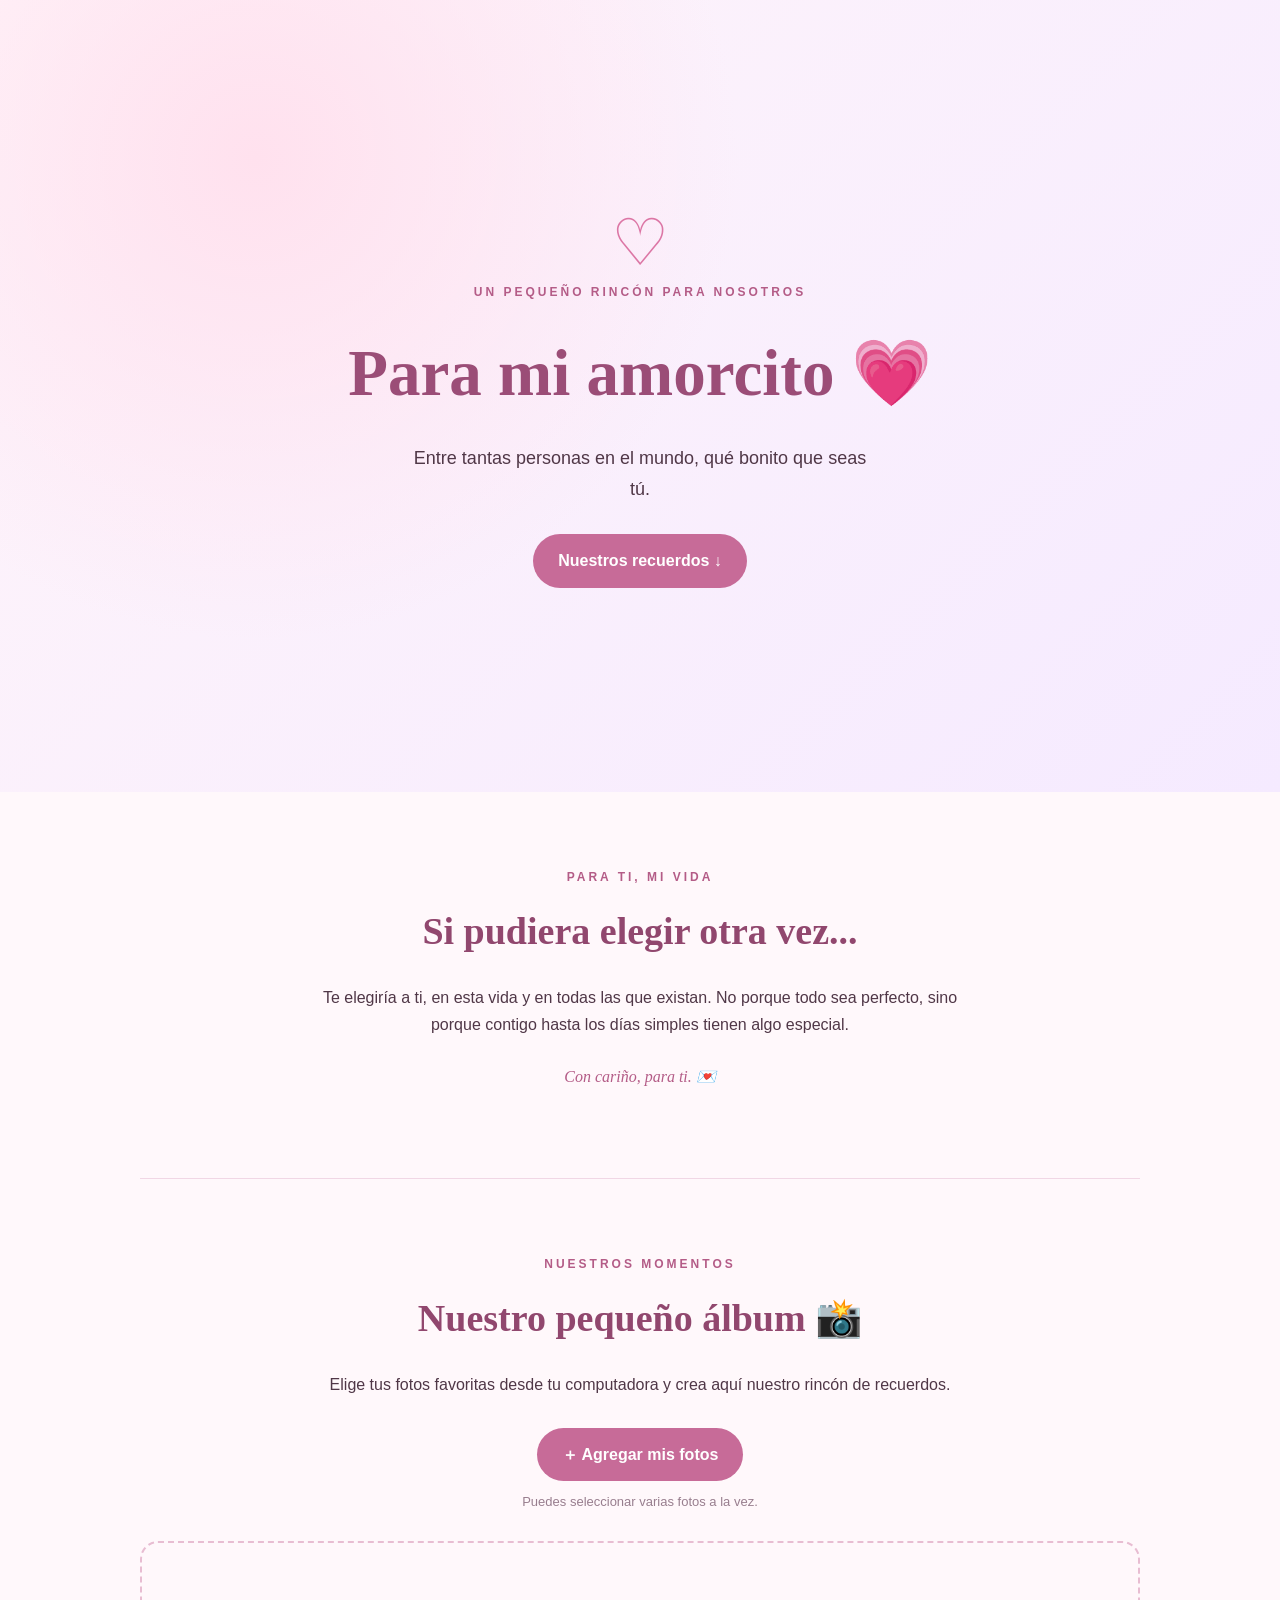
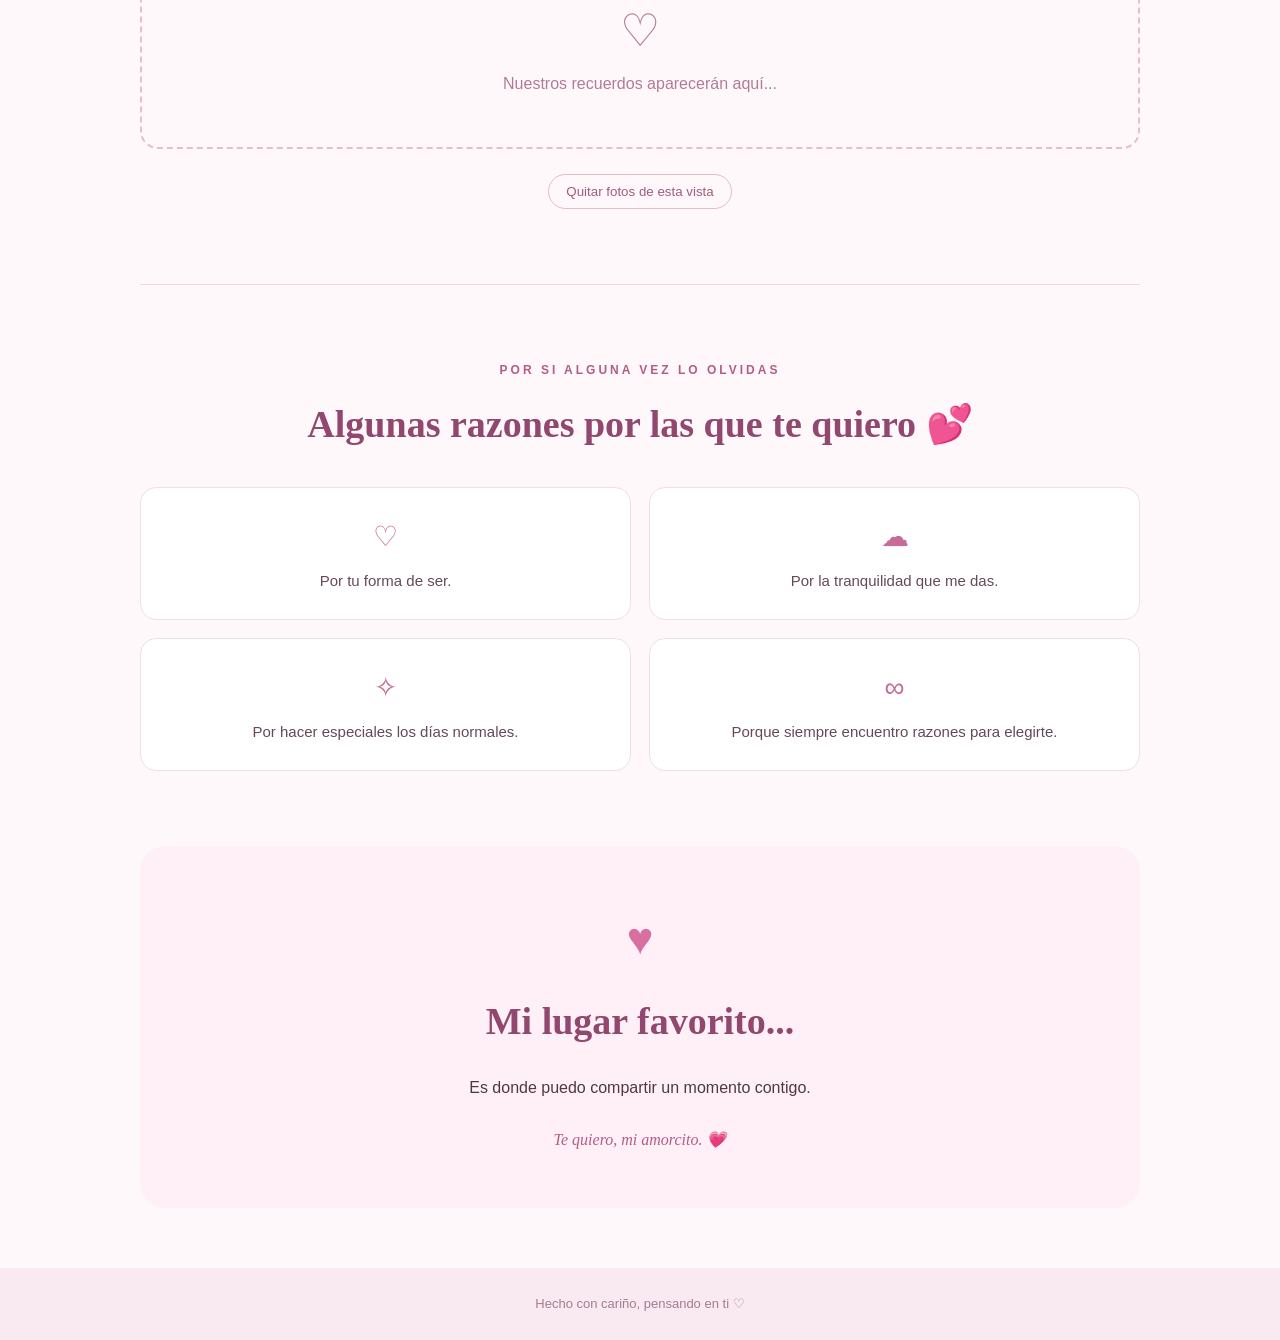
==== sorpresa 2/sorpresa 2.html @ 3896c91b "Add files via upload" ====
<!DOCTYPE html>
<html lang="es">
<head>
  <meta charset="UTF-8">
  <meta name="viewport" content="width=device-width, initial-scale=1.0">
  <title>Para mi amorcito 💗</title>
  <link rel="stylesheet" href="s2.css">
</head>
<body>

  <header class="hero">
    <div class="heart">♡</div>
    <p class="subtitle">Un pequeño rincón para nosotros</p>
    <h1>Para mi amorcito 💗</h1>
    <p class="intro">
      Entre tantas personas en el mundo,
      qué bonito que seas tú.
    </p>
    <a href="#album" class="btn">Nuestros recuerdos ↓</a>
  </header>

  <main>
    <section class="message">
      <p class="tag">PARA TI, MI VIDA</p>
      <h2>Si pudiera elegir otra vez...</h2>
      <p>
        Te elegiría a ti, en esta vida y en todas las que existan.
        No porque todo sea perfecto, sino porque contigo hasta
        los días simples tienen algo especial.
      </p>
      <p class="signature">Con cariño, para ti. 💌</p>
    </section>

    <section id="album" class="album">
      <p class="tag">NUESTROS MOMENTOS</p>
      <h2>Nuestro pequeño álbum 📸</h2>
      <p class="description">
        Elige tus fotos favoritas desde tu computadora y crea
        aquí nuestro rincón de recuerdos.
      </p>

      <label for="photoInput" class="btn upload">
        ＋ Agregar mis fotos
      </label>
      <input
        type="file"
        id="photoInput"
        accept="image/*"
        multiple
        hidden
      >

      <p class="hint">Puedes seleccionar varias fotos a la vez.</p>

      <div id="gallery" class="gallery">
        <div class="empty">
          <span>♡</span>
          <p>Nuestros recuerdos aparecerán aquí...</p>
        </div>
      </div>

      <button id="clearPhotos" class="clear-btn" type="button">
        Quitar fotos de esta vista
      </button>
    </section>

    <section class="reasons">
      <p class="tag">POR SI ALGUNA VEZ LO OLVIDAS</p>
      <h2>Algunas razones por las que te quiero 💕</h2>

      <div class="reason-grid">
        <article>♡<p>Por tu forma de ser.</p></article>
        <article>☁<p>Por la tranquilidad que me das.</p></article>
        <article>✧<p>Por hacer especiales los días normales.</p></article>
        <article>∞<p>Porque siempre encuentro razones para elegirte.</p></article>
      </div>
    </section>

    <section class="final-note">
      <div class="big-heart">♥</div>
      <h2>Mi lugar favorito...</h2>
      <p>Es donde puedo compartir un momento contigo.</p>
      <p class="signature">Te quiero, mi amorcito. 💗</p>
    </section>
  </main>

  <footer>
    Hecho con cariño, pensando en ti ♡
  </footer>

  <script>
    const photoInput = document.getElementById("photoInput");
    const gallery = document.getElementById("gallery");
    const clearPhotos = document.getElementById("clearPhotos");

    photoInput.addEventListener("change", function () {
      const files = Array.from(this.files);

      if (files.length === 0) return;

      const emptyMessage = gallery.querySelector(".empty");
      if (emptyMessage) emptyMessage.remove();

      files.forEach(function (file) {
        if (!file.type.startsWith("image/")) return;

        const card = document.createElement("div");
        card.className = "photo-card";

        const img = document.createElement("img");
        img.alt = "Nuestro recuerdo";
        img.src = URL.createObjectURL(file);

        const caption = document.createElement("p");
        caption.textContent = "Un recuerdo contigo ♡";

        card.appendChild(img);
        card.appendChild(caption);
        gallery.appendChild(card);
      });

      // Permite volver a elegir el mismo archivo.
      this.value = "";
    });

    clearPhotos.addEventListener("click", function () {
      gallery.innerHTML = `
        <div class="empty">
          <span>♡</span>
          <p>Nuestros recuerdos aparecerán aquí...</p>
        </div>
      `;
    });
  </script>

</body>
</html>
---- sorpresa 2/s2.css ----
* {
  box-sizing: border-box;
  margin: 0;
  padding: 0;
}

html {
  scroll-behavior: smooth;
}

body {
  font-family: "Segoe UI", Arial, sans-serif;
  background: #fff8fb;
  color: #503747;
  line-height: 1.7;
}

.hero {
  min-height: 88vh;
  padding: 70px 20px;
  display: flex;
  flex-direction: column;
  justify-content: center;
  align-items: center;
  text-align: center;
  background:
    radial-gradient(circle at 20% 20%, #ffe1ee, transparent 40%),
    linear-gradient(135deg, #fff5fa, #f5eaff);
}

.heart {
  font-size: 65px;
  color: #dc76a5;
  line-height: 1.2;
  animation: pulse 2s infinite;
}

.subtitle,
.tag {
  color: #b45c87;
  letter-spacing: 3px;
  font-size: 12px;
  font-weight: 700;
  text-transform: uppercase;
}

.hero h1 {
  font-family: Georgia, serif;
  font-size: clamp(36px, 7vw, 65px);
  color: #9b4d77;
  margin: 15px 0;
}

.intro {
  max-width: 460px;
  font-size: 18px;
  margin-bottom: 30px;
}

.btn {
  display: inline-block;
  background: #c76b98;
  color: white;
  border: none;
  border-radius: 30px;
  padding: 13px 25px;
  font: inherit;
  font-weight: 600;
  text-decoration: none;
  cursor: pointer;
  transition: 0.25s;
}

.btn:hover {
  background: #a94f7c;
  transform: translateY(-2px);
}

main {
  width: min(1000px, 92%);
  margin: auto;
}

.message,
.album,
.reasons,
.final-note {
  padding: 75px 0;
  text-align: center;
}

h2 {
  color: #91476e;
  font-family: Georgia, serif;
  font-size: clamp(27px, 4vw, 38px);
  margin: 12px 0 20px;
}

.message > p:not(.tag),
.description {
  max-width: 650px;
  margin: 12px auto;
}

.signature {
  color: #b45c87;
  font-family: Georgia, serif;
  font-style: italic;
  margin-top: 25px !important;
}

.album {
  border-top: 1px solid #f1d7e5;
  border-bottom: 1px solid #f1d7e5;
}

.upload {
  margin-top: 18px;
}

.hint {
  color: #987e8e;
  font-size: 13px;
  margin: 10px 0 28px;
}

.gallery {
  display: grid;
  grid-template-columns: repeat(auto-fit, minmax(220px, 1fr));
  gap: 22px;
  margin-top: 25px;
}

.empty {
  grid-column: 1 / -1;
  padding: 50px 15px;
  border: 2px dashed #e8bdd2;
  border-radius: 18px;
  color: #b17b98;
}

.empty span {
  font-size: 45px;
}

.photo-card {
  background: white;
  padding: 10px 10px 5px;
  border-radius: 12px;
  box-shadow: 0 6px 22px #8c456b16;
  transform: rotate(-1deg);
  transition: 0.25s;
  overflow: hidden;
}

.photo-card:nth-child(even) {
  transform: rotate(1deg);
}

.photo-card:hover,
.photo-card:nth-child(even):hover {
  transform: translateY(-5px) rotate(0);
  box-shadow: 0 12px 28px #8c456b25;
}

.photo-card img {
  width: 100%;
  height: 260px;
  object-fit: cover;
  display: block;
  border-radius: 7px;
}

.photo-card p {
  padding: 12px 5px;
  font-family: Georgia, serif;
  color: #a65d81;
}

.clear-btn {
  margin-top: 25px;
  padding: 9px 17px;
  border: 1px solid #e7b8ce;
  border-radius: 20px;
  color: #a35a7f;
  background: transparent;
  cursor: pointer;
}

.clear-btn:hover {
  background: #fce6f0;
}

.reason-grid {
  display: grid;
  grid-template-columns: repeat(2, minmax(0, 1fr));
  gap: 18px;
  margin-top: 30px;
}

.reason-grid article {
  padding: 25px 15px;
  background: white;
  border: 1px solid #f4dce8;
  border-radius: 16px;
  color: #c76b98;
  font-size: 28px;
}

.reason-grid article p {
  color: #65495a;
  font-size: 15px;
  margin-top: 8px;
}

.final-note {
  background: #fff0f7;
  border-radius: 25px;
  margin-bottom: 60px;
  padding: 55px 20px;
}

.big-heart {
  color: #d86f9f;
  font-size: 45px;
}

footer {
  padding: 25px;
  text-align: center;
  color: #a47b91;
  background: #f9eaf2;
  font-size: 13px;
}

@keyframes pulse {
  0%, 100% { transform: scale(1); }
  50% { transform: scale(1.12); }
}

@media (max-width: 550px) {
  .hero {
    min-height: 75vh;
  }

  .reason-grid {
    grid-template-columns: 1fr;
  }

  .photo-card img {
    height: 300px;
  }

  .message,
  .album,
  .reasons,
  .final-note {
    padding: 50px 0;
  }
}
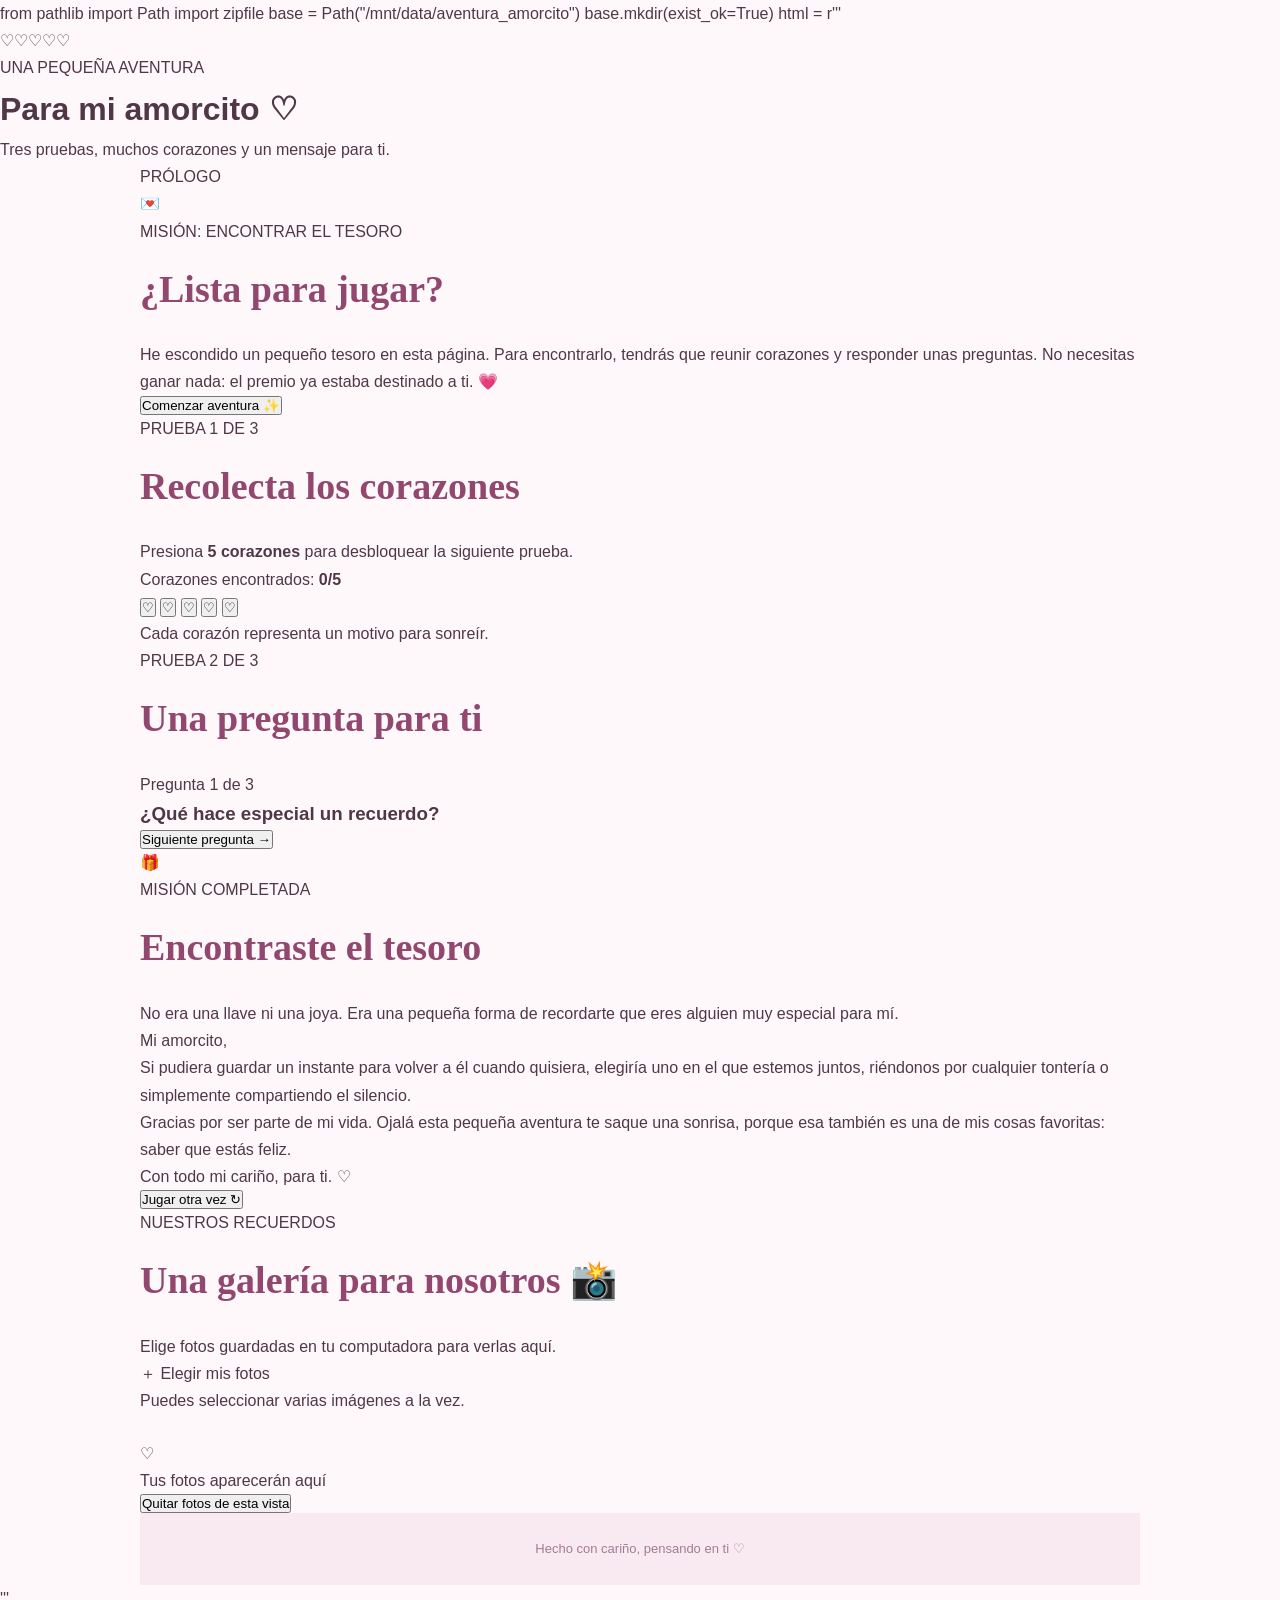
==== commit 56d3c19b: "Update sorpresa 2.html" ====
--- a/sorpresa 2/sorpresa 2.html
+++ b/sorpresa 2/sorpresa 2.html
@@ -1,138 +1,273 @@
-
-<!DOCTYPE html>
+from pathlib import Path
+import zipfile
+
+base = Path("/mnt/data/aventura_amorcito")
+base.mkdir(exist_ok=True)
+
+html = r'''<!DOCTYPE html>
 <html lang="es">
 <head>
   <meta charset="UTF-8">
   <meta name="viewport" content="width=device-width, initial-scale=1.0">
-  <title>Para mi amorcito 💗</title>
+  <title>Una aventura para mi amorcito 💗</title>
   <link rel="stylesheet" href="s2.css">
 </head>
 <body>
-
-  <header class="hero">
-    <div class="heart">♡</div>
-    <p class="subtitle">Un pequeño rincón para nosotros</p>
-    <h1>Para mi amorcito 💗</h1>
-    <p class="intro">
-      Entre tantas personas en el mundo,
-      qué bonito que seas tú.
-    </p>
-    <a href="#album" class="btn">Nuestros recuerdos ↓</a>
+  <div class="background-hearts" aria-hidden="true">
+    <span>♡</span><span>♡</span><span>♡</span><span>♡</span><span>♡</span>
+  </div>
+
+  <header class="top">
+    <p class="eyebrow">UNA PEQUEÑA AVENTURA</p>
+    <h1>Para mi amorcito <span>♡</span></h1>
+    <p class="top-subtitle">Tres pruebas, muchos corazones y un mensaje para ti.</p>
   </header>
 
   <main>
-    <section class="message">
-      <p class="tag">PARA TI, MI VIDA</p>
-      <h2>Si pudiera elegir otra vez...</h2>
-      <p>
-        Te elegiría a ti, en esta vida y en todas las que existan.
-        No porque todo sea perfecto, sino porque contigo hasta
-        los días simples tienen algo especial.
+    <section class="panel" id="gamePanel">
+      <div class="progress-wrap">
+        <span id="stageLabel">PRÓLOGO</span>
+        <div class="progress-track"><div id="progressBar"></div></div>
+      </div>
+
+      <section class="screen active" id="startScreen">
+        <div class="illustration">💌</div>
+        <p class="eyebrow">MISIÓN: ENCONTRAR EL TESORO</p>
+        <h2>¿Lista para jugar?</h2>
+        <p class="story">
+          He escondido un pequeño tesoro en esta página. Para encontrarlo,
+          tendrás que reunir corazones y responder unas preguntas.
+          No necesitas ganar nada: el premio ya estaba destinado a ti. 💗
+        </p>
+        <button class="primary-btn" id="startBtn">Comenzar aventura ✨</button>
+      </section>
+
+      <section class="screen" id="heartScreen">
+        <p class="eyebrow">PRUEBA 1 DE 3</p>
+        <h2>Recolecta los corazones</h2>
+        <p>Presiona <strong>5 corazones</strong> para desbloquear la siguiente prueba.</p>
+        <div class="score-line">Corazones encontrados: <strong><span id="heartCount">0</span>/5</strong></div>
+        <div class="heart-grid" id="heartGrid">
+          <button class="heart-pick" aria-label="Corazón 1">♡</button>
+          <button class="heart-pick" aria-label="Corazón 2">♡</button>
+          <button class="heart-pick" aria-label="Corazón 3">♡</button>
+          <button class="heart-pick" aria-label="Corazón 4">♡</button>
+          <button class="heart-pick" aria-label="Corazón 5">♡</button>
+        </div>
+        <p class="feedback" id="heartFeedback">Cada corazón representa un motivo para sonreír.</p>
+      </section>
+
+      <section class="screen" id="quizScreen">
+        <p class="eyebrow">PRUEBA 2 DE 3</p>
+        <h2>Una pregunta para ti</h2>
+        <div class="quiz-progress" id="quizProgress">Pregunta 1 de 3</div>
+        <h3 id="questionText">¿Qué hace especial un recuerdo?</h3>
+        <div class="answers" id="answerList"></div>
+        <p class="feedback" id="quizFeedback" aria-live="polite"></p>
+        <button class="primary-btn hidden" id="nextQuestionBtn">Siguiente pregunta →</button>
+      </section>
+
+      <section class="screen" id="finalScreen">
+        <div class="illustration">🎁</div>
+        <p class="eyebrow">MISIÓN COMPLETADA</p>
+        <h2>Encontraste el tesoro</h2>
+        <p class="story">
+          No era una llave ni una joya. Era una pequeña forma de recordarte
+          que eres alguien muy especial para mí.
+        </p>
+        <div class="love-letter">
+          <p>Mi amorcito,</p>
+          <p>
+            Si pudiera guardar un instante para volver a él cuando quisiera,
+            elegiría uno en el que estemos juntos, riéndonos por cualquier
+            tontería o simplemente compartiendo el silencio.
+          </p>
+          <p>
+            Gracias por ser parte de mi vida. Ojalá esta pequeña aventura
+            te saque una sonrisa, porque esa también es una de mis cosas
+            favoritas: saber que estás feliz.
+          </p>
+          <p class="letter-signature">Con todo mi cariño, para ti. ♡</p>
+        </div>
+        <button class="primary-btn" id="restartBtn">Jugar otra vez ↻</button>
+      </section>
+    </section>
+
+    <section class="panel album-panel" id="album">
+      <p class="eyebrow">NUESTROS RECUERDOS</p>
+      <h2>Una galería para nosotros 📸</h2>
+      <p class="section-copy">
+        Elige fotos guardadas en tu computadora para verlas aquí.
       </p>
-      <p class="signature">Con cariño, para ti. 💌</p>
-    </section>
-
-    <section id="album" class="album">
-      <p class="tag">NUESTROS MOMENTOS</p>
-      <h2>Nuestro pequeño álbum 📸</h2>
-      <p class="description">
-        Elige tus fotos favoritas desde tu computadora y crea
-        aquí nuestro rincón de recuerdos.
-      </p>
-
-      <label for="photoInput" class="btn upload">
-        ＋ Agregar mis fotos
-      </label>
-      <input
-        type="file"
-        id="photoInput"
-        accept="image/*"
-        multiple
-        hidden
-      >
-
-      <p class="hint">Puedes seleccionar varias fotos a la vez.</p>
-
-      <div id="gallery" class="gallery">
-        <div class="empty">
+      <label class="primary-btn upload-btn" for="photoInput">＋ Elegir mis fotos</label>
+      <input type="file" id="photoInput" accept="image/*" multiple hidden>
+      <p class="tiny-note">Puedes seleccionar varias imágenes a la vez.</p>
+      <div class="gallery" id="gallery">
+        <div class="empty-gallery">
           <span>♡</span>
-          <p>Nuestros recuerdos aparecerán aquí...</p>
+          <p>Tus fotos aparecerán aquí</p>
         </div>
       </div>
-
-      <button id="clearPhotos" class="clear-btn" type="button">
-        Quitar fotos de esta vista
-      </button>
+      <button class="text-btn" id="clearPhotos" type="button">Quitar fotos de esta vista</button>
     </section>
 
-    <section class="reasons">
-      <p class="tag">POR SI ALGUNA VEZ LO OLVIDAS</p>
-      <h2>Algunas razones por las que te quiero 💕</h2>
-
-      <div class="reason-grid">
-        <article>♡<p>Por tu forma de ser.</p></article>
-        <article>☁<p>Por la tranquilidad que me das.</p></article>
-        <article>✧<p>Por hacer especiales los días normales.</p></article>
-        <article>∞<p>Porque siempre encuentro razones para elegirte.</p></article>
-      </div>
-    </section>
-
-    <section class="final-note">
-      <div class="big-heart">♥</div>
-      <h2>Mi lugar favorito...</h2>
-      <p>Es donde puedo compartir un momento contigo.</p>
-      <p class="signature">Te quiero, mi amorcito. 💗</p>
-    </section>
+    <footer>Hecho con cariño, pensando en ti <span>♡</span></footer>
   </main>
 
-  <footer>
-    Hecho con cariño, pensando en ti ♡
-  </footer>
-
   <script>
+    const screens = [...document.querySelectorAll(".screen")];
+    const stageLabel = document.getElementById("stageLabel");
+    const progressBar = document.getElementById("progressBar");
+
+    function showScreen(id, stage, progress) {
+      screens.forEach(screen => screen.classList.toggle("active", screen.id === id));
+      stageLabel.textContent = stage;
+      progressBar.style.width = progress + "%";
+      document.getElementById("gamePanel").scrollIntoView({ behavior: "smooth", block: "start" });
+    }
+
+    document.getElementById("startBtn").addEventListener("click", () => {
+      showScreen("heartScreen", "PRUEBA 1", 25);
+    });
+
+    let heartsFound = 0;
+    document.querySelectorAll(".heart-pick").forEach(button => {
+      button.addEventListener("click", () => {
+        if (button.disabled) return;
+        button.disabled = true;
+        button.classList.add("collected");
+        button.textContent = "♥";
+        heartsFound++;
+        document.getElementById("heartCount").textContent = heartsFound;
+        const feedback = document.getElementById("heartFeedback");
+        feedback.textContent = heartsFound < 5
+          ? ["¡Uno para tu sonrisa! 💗", "¡Otro recuerdo bonito! ✨", "Vas muy bien, amorcito. ♡", "Casi lo logras..."][heartsFound - 1]
+          : "¡Todos reunidos! La siguiente prueba te espera. 💕";
+        if (heartsFound === 5) {
+          setTimeout(() => {
+            currentQuestion = 0;
+            showScreen("quizScreen", "PRUEBA 2", 50);
+            renderQuestion();
+          }, 700);
+        }
+      });
+    });
+
+    const questions = [
+      {
+        question: "¿Qué hace especial un recuerdo?",
+        answers: ["Que sea caro", "La persona con quien lo compartes", "Que dure exactamente una hora"],
+        correct: 1,
+        success: "Exacto. Las personas pueden convertir un momento sencillo en algo inolvidable. 💗"
+      },
+      {
+        question: "¿Cuál sería un buen plan juntos?",
+        answers: ["Reírnos por cualquier tontería", "Competir por quién se enoja más", "Mirar el reloj todo el tiempo"],
+        correct: 0,
+        success: "¡Esa suena genial! A veces los mejores planes son los más simples. 🌷"
+      },
+      {
+        question: "¿Qué representa el tesoro de esta aventura?",
+        answers: ["Una contraseña secreta", "Un premio de verdad", "El cariño detrás de este detalle"],
+        correct: 2,
+        success: "¡Lo encontraste! El tesoro era el cariño con el que se hizo esta página. 💌"
+      }
+    ];
+
+    let currentQuestion = 0;
+    function renderQuestion() {
+      const q = questions[currentQuestion];
+      document.getElementById("quizProgress").textContent = `Pregunta ${currentQuestion + 1} de ${questions.length}`;
+      document.getElementById("questionText").textContent = q.question;
+      document.getElementById("quizFeedback").textContent = "";
+      const list = document.getElementById("answerList");
+      list.innerHTML = "";
+      document.getElementById("nextQuestionBtn").classList.add("hidden");
+
+      q.answers.forEach((answer, index) => {
+        const button = document.createElement("button");
+        button.className = "answer-btn";
+        button.textContent = answer;
+        button.addEventListener("click", () => {
+          [...list.children].forEach(item => item.disabled = true);
+          if (index === q.correct) {
+            button.classList.add("correct");
+            document.getElementById("quizFeedback").textContent = q.success;
+          } else {
+            button.classList.add("try-again");
+            document.getElementById("quizFeedback").textContent =
+              "No pasa nada, inténtalo otra vez. 💕";
+            [...list.children].forEach(item => item.disabled = false);
+            button.disabled = true;
+            return;
+          }
+          const next = document.getElementById("nextQuestionBtn");
+          next.textContent = currentQuestion === questions.length - 1
+            ? "Descubrir el tesoro 💌"
+            : "Siguiente pregunta →";
+          next.classList.remove("hidden");
+        });
+        list.appendChild(button);
+      });
+    }
+
+    document.getElementById("nextQuestionBtn").addEventListener("click", () => {
+      currentQuestion++;
+      if (currentQuestion < questions.length) {
+        renderQuestion();
+      } else {
+        showScreen("finalScreen", "TESORO ENCONTRADO", 100);
+      }
+    });
+
+    document.getElementById("restartBtn").addEventListener("click", () => {
+      heartsFound = 0;
+      document.getElementById("heartCount").textContent = "0";
+      document.querySelectorAll(".heart-pick").forEach(button => {
+        button.disabled = false;
+        button.classList.remove("collected");
+        button.textContent = "♡";
+      });
+      showScreen("startScreen", "PRÓLOGO", 0);
+    });
+
+    // Las fotos elegidas se muestran localmente mientras la página está abierta.
     const photoInput = document.getElementById("photoInput");
     const gallery = document.getElementById("gallery");
-    const clearPhotos = document.getElementById("clearPhotos");
+    const objectUrls = [];
 
     photoInput.addEventListener("change", function () {
-      const files = Array.from(this.files);
-
-      if (files.length === 0) return;
-
-      const emptyMessage = gallery.querySelector(".empty");
-      if (emptyMessage) emptyMessage.remove();
-
-      files.forEach(function (file) {
-        if (!file.type.startsWith("image/")) return;
-
-        const card = document.createElement("div");
+      const files = [...this.files].filter(file => file.type.startsWith("image/"));
+      if (!files.length) return;
+      const empty = gallery.querySelector(".empty-gallery");
+      if (empty) empty.remove();
+
+      files.forEach(file => {
+        const url = URL.createObjectURL(file);
+        objectUrls.push(url);
+
+        const card = document.createElement("article");
         card.className = "photo-card";
-
-        const img = document.createElement("img");
-        img.alt = "Nuestro recuerdo";
-        img.src = URL.createObjectURL(file);
-
+        const image = document.createElement("img");
+        image.src = url;
+        image.alt = "Un recuerdo especial";
         const caption = document.createElement("p");
         caption.textContent = "Un recuerdo contigo ♡";
-
-        card.appendChild(img);
-        card.appendChild(caption);
+        card.append(image, caption);
         gallery.appendChild(card);
       });
-
-      // Permite volver a elegir el mismo archivo.
       this.value = "";
     });
 
-    clearPhotos.addEventListener("click", function () {
-      gallery.innerHTML = `
-        <div class="empty">
-          <span>♡</span>
-          <p>Nuestros recuerdos aparecerán aquí...</p>
-        </div>
-      `;
+    document.getElementById("clearPhotos").addEventListener("click", () => {
+      objectUrls.forEach(url => URL.revokeObjectURL(url));
+      objectUrls.length = 0;
+      gallery.innerHTML = '<div class="empty-gallery"><span>♡</span><p>Tus fotos aparecerán aquí</p></div>';
     });
   </script>
-
 </body>
 </html>
+'''
+
+
+
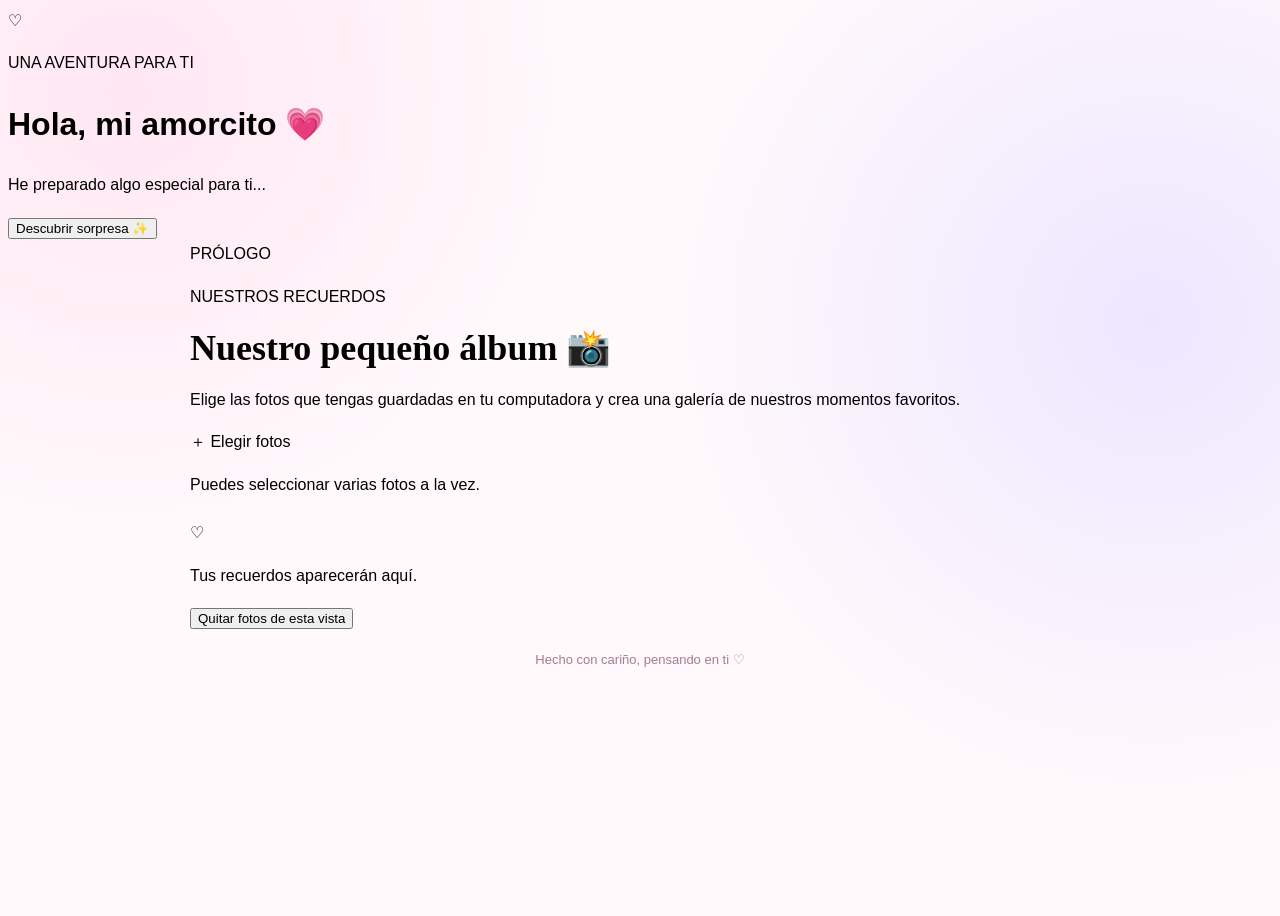
==== commit 4c75f420: "Update sorpresa 2.html" ====
--- a/sorpresa 2/sorpresa 2.html
+++ b/sorpresa 2/sorpresa 2.html
@@ -1,273 +1,348 @@
-from pathlib import Path
-import zipfile
-
-base = Path("/mnt/data/aventura_amorcito")
-base.mkdir(exist_ok=True)
-
-html = r'''<!DOCTYPE html>
+
+<!DOCTYPE html>
 <html lang="es">
 <head>
   <meta charset="UTF-8">
   <meta name="viewport" content="width=device-width, initial-scale=1.0">
-  <title>Una aventura para mi amorcito 💗</title>
+  <title>Para mi amorcito 💗</title>
   <link rel="stylesheet" href="s2.css">
 </head>
 <body>
-  <div class="background-hearts" aria-hidden="true">
-    <span>♡</span><span>♡</span><span>♡</span><span>♡</span><span>♡</span>
-  </div>
-
-  <header class="top">
-    <p class="eyebrow">UNA PEQUEÑA AVENTURA</p>
-    <h1>Para mi amorcito <span>♡</span></h1>
-    <p class="top-subtitle">Tres pruebas, muchos corazones y un mensaje para ti.</p>
+
+  <header class="hero">
+    <div class="floating-heart">♡</div>
+    <p class="tag">UNA AVENTURA PARA TI</p>
+    <h1>Hola, mi amorcito 💗</h1>
+    <p>He preparado algo especial para ti...</p>
+    <button class="btn" onclick="startGame()">Descubrir sorpresa ✨</button>
   </header>
 
   <main>
-    <section class="panel" id="gamePanel">
-      <div class="progress-wrap">
-        <span id="stageLabel">PRÓLOGO</span>
-        <div class="progress-track"><div id="progressBar"></div></div>
-      </div>
-
-      <section class="screen active" id="startScreen">
-        <div class="illustration">💌</div>
-        <p class="eyebrow">MISIÓN: ENCONTRAR EL TESORO</p>
-        <h2>¿Lista para jugar?</h2>
-        <p class="story">
-          He escondido un pequeño tesoro en esta página. Para encontrarlo,
-          tendrás que reunir corazones y responder unas preguntas.
-          No necesitas ganar nada: el premio ya estaba destinado a ti. 💗
+    <section class="game card" id="game">
+      <div class="progress">
+        <span id="stage">PRÓLOGO</span>
+        <div class="bar"><div id="progressBar"></div></div>
+      </div>
+
+      <div id="welcome" class="screen">
+        <div class="emoji">💌</div>
+        <h2>Una pequeña misión</h2>
+        <p>
+          Hay un tesoro escondido en esta página.
+          Para encontrarlo tendrás que superar tres pruebas.
+          ¿Aceptas el reto, preciosa?
         </p>
-        <button class="primary-btn" id="startBtn">Comenzar aventura ✨</button>
-      </section>
-
-      <section class="screen" id="heartScreen">
-        <p class="eyebrow">PRUEBA 1 DE 3</p>
-        <h2>Recolecta los corazones</h2>
-        <p>Presiona <strong>5 corazones</strong> para desbloquear la siguiente prueba.</p>
-        <div class="score-line">Corazones encontrados: <strong><span id="heartCount">0</span>/5</strong></div>
-        <div class="heart-grid" id="heartGrid">
-          <button class="heart-pick" aria-label="Corazón 1">♡</button>
-          <button class="heart-pick" aria-label="Corazón 2">♡</button>
-          <button class="heart-pick" aria-label="Corazón 3">♡</button>
-          <button class="heart-pick" aria-label="Corazón 4">♡</button>
-          <button class="heart-pick" aria-label="Corazón 5">♡</button>
+        <button class="btn" onclick="showHearts()">¡Acepto el reto! 💕</button>
+      </div>
+
+      <div id="hearts" class="screen hidden">
+        <p class="tag">PRUEBA 1 DE 3</p>
+        <h2>Recolecta nuestros corazones</h2>
+        <p>Pulsa los cinco corazones para continuar.</p>
+        <p class="score">Corazones: <span id="score">0</span>/5</p>
+
+        <div class="heart-grid">
+          <button class="heart" onclick="collectHeart(this)">♡</button>
+          <button class="heart" onclick="collectHeart(this)">♡</button>
+          <button class="heart" onclick="collectHeart(this)">♡</button>
+          <button class="heart" onclick="collectHeart(this)">♡</button>
+          <button class="heart" onclick="collectHeart(this)">♡</button>
         </div>
-        <p class="feedback" id="heartFeedback">Cada corazón representa un motivo para sonreír.</p>
-      </section>
-
-      <section class="screen" id="quizScreen">
-        <p class="eyebrow">PRUEBA 2 DE 3</p>
-        <h2>Una pregunta para ti</h2>
-        <div class="quiz-progress" id="quizProgress">Pregunta 1 de 3</div>
-        <h3 id="questionText">¿Qué hace especial un recuerdo?</h3>
-        <div class="answers" id="answerList"></div>
-        <p class="feedback" id="quizFeedback" aria-live="polite"></p>
-        <button class="primary-btn hidden" id="nextQuestionBtn">Siguiente pregunta →</button>
-      </section>
-
-      <section class="screen" id="finalScreen">
-        <div class="illustration">🎁</div>
-        <p class="eyebrow">MISIÓN COMPLETADA</p>
-        <h2>Encontraste el tesoro</h2>
-        <p class="story">
-          No era una llave ni una joya. Era una pequeña forma de recordarte
-          que eres alguien muy especial para mí.
+
+        <p id="heartMessage" class="feedback">
+          Cada corazón guarda un poquito de cariño. 💗
         </p>
-        <div class="love-letter">
-          <p>Mi amorcito,</p>
+      </div>
+
+      <div id="quiz" class="screen hidden">
+        <p class="tag">PRUEBA 2 DE 3</p>
+        <h2>Una pregunta para ti 🧩</h2>
+        <p id="questionNumber"></p>
+        <h3 id="question"></h3>
+        <div id="answers" class="answers"></div>
+        <p id="quizMessage" class="feedback"></p>
+        <button id="nextQuestion" class="btn hidden"
+          onclick="advanceQuestion()">Continuar →</button>
+      </div>
+
+      <div id="treasure" class="screen hidden">
+        <div class="emoji">🎁</div>
+        <p class="tag">MISIÓN COMPLETADA</p>
+        <h2>Encontraste el verdadero tesoro</h2>
+        <p>
+          No era oro ni una joya. Era una pequeña forma de recordarte
+          lo importante que eres para mí.
+        </p>
+
+        <div class="letter">
+          <h3>Para mi amorcito 💌</h3>
           <p>
-            Si pudiera guardar un instante para volver a él cuando quisiera,
-            elegiría uno en el que estemos juntos, riéndonos por cualquier
-            tontería o simplemente compartiendo el silencio.
+            Si pudiera guardar un instante para volver a vivirlo,
+            elegiría uno en el que estemos juntos, riéndonos por
+            cualquier tontería o simplemente compartiendo el silencio.
           </p>
           <p>
-            Gracias por ser parte de mi vida. Ojalá esta pequeña aventura
-            te saque una sonrisa, porque esa también es una de mis cosas
-            favoritas: saber que estás feliz.
+            Me gusta saber que existes y que, entre tantas personas,
+            puedo compartir contigo una parte de mi vida.
+            No necesito que todos los días sean perfectos;
+            me basta con que podamos crear recuerdos bonitos.
           </p>
-          <p class="letter-signature">Con todo mi cariño, para ti. ♡</p>
+          <p>
+            Espero que esta pequeña aventura te haya sacado una sonrisa.
+            Si lo hizo, entonces ya cumplió su misión. ♡
+          </p>
+          <p class="signature">Con mucho cariño, para ti. 💗</p>
         </div>
-        <button class="primary-btn" id="restartBtn">Jugar otra vez ↻</button>
-      </section>
+
+        <button class="btn" onclick="restartGame()">Volver a jugar ↻</button>
+      </div>
     </section>
 
-    <section class="panel album-panel" id="album">
-      <p class="eyebrow">NUESTROS RECUERDOS</p>
-      <h2>Una galería para nosotros 📸</h2>
-      <p class="section-copy">
-        Elige fotos guardadas en tu computadora para verlas aquí.
+    <section class="album card" id="album">
+      <p class="tag">NUESTROS RECUERDOS</p>
+      <h2>Nuestro pequeño álbum 📸</h2>
+      <p>
+        Elige las fotos que tengas guardadas en tu computadora
+        y crea una galería de nuestros momentos favoritos.
       </p>
-      <label class="primary-btn upload-btn" for="photoInput">＋ Elegir mis fotos</label>
+
+      <label for="photoInput" class="btn upload">
+        ＋ Elegir fotos
+      </label>
       <input type="file" id="photoInput" accept="image/*" multiple hidden>
-      <p class="tiny-note">Puedes seleccionar varias imágenes a la vez.</p>
-      <div class="gallery" id="gallery">
-        <div class="empty-gallery">
+
+      <p class="hint">Puedes seleccionar varias fotos a la vez.</p>
+
+      <div id="gallery" class="gallery">
+        <div class="empty">
           <span>♡</span>
-          <p>Tus fotos aparecerán aquí</p>
+          <p>Tus recuerdos aparecerán aquí.</p>
         </div>
       </div>
-      <button class="text-btn" id="clearPhotos" type="button">Quitar fotos de esta vista</button>
+
+      <button class="secondary-btn" onclick="clearPhotos()">
+        Quitar fotos de esta vista
+      </button>
     </section>
-
-    <footer>Hecho con cariño, pensando en ti <span>♡</span></footer>
   </main>
 
+  <footer>Hecho con cariño, pensando en ti ♡</footer>
+
   <script>
-    const screens = [...document.querySelectorAll(".screen")];
-    const stageLabel = document.getElementById("stageLabel");
-    const progressBar = document.getElementById("progressBar");
-
-    function showScreen(id, stage, progress) {
-      screens.forEach(screen => screen.classList.toggle("active", screen.id === id));
-      stageLabel.textContent = stage;
-      progressBar.style.width = progress + "%";
-      document.getElementById("gamePanel").scrollIntoView({ behavior: "smooth", block: "start" });
-    }
-
-    document.getElementById("startBtn").addEventListener("click", () => {
-      showScreen("heartScreen", "PRUEBA 1", 25);
-    });
-
-    let heartsFound = 0;
-    document.querySelectorAll(".heart-pick").forEach(button => {
-      button.addEventListener("click", () => {
-        if (button.disabled) return;
-        button.disabled = true;
-        button.classList.add("collected");
-        button.textContent = "♥";
-        heartsFound++;
-        document.getElementById("heartCount").textContent = heartsFound;
-        const feedback = document.getElementById("heartFeedback");
-        feedback.textContent = heartsFound < 5
-          ? ["¡Uno para tu sonrisa! 💗", "¡Otro recuerdo bonito! ✨", "Vas muy bien, amorcito. ♡", "Casi lo logras..."][heartsFound - 1]
-          : "¡Todos reunidos! La siguiente prueba te espera. 💕";
-        if (heartsFound === 5) {
-          setTimeout(() => {
-            currentQuestion = 0;
-            showScreen("quizScreen", "PRUEBA 2", 50);
-            renderQuestion();
-          }, 700);
-        }
-      });
-    });
+    const screens = ["welcome", "hearts", "quiz", "treasure"];
+    let heartCount = 0;
+    let questionIndex = 0;
+    let answeredCorrectly = false;
 
     const questions = [
       {
-        question: "¿Qué hace especial un recuerdo?",
-        answers: ["Que sea caro", "La persona con quien lo compartes", "Que dure exactamente una hora"],
+        text: "¿Qué hace especial un recuerdo?",
+        answers: [
+          "Que sea muy caro",
+          "La persona con quien lo compartes",
+          "Que dure exactamente una hora"
+        ],
         correct: 1,
-        success: "Exacto. Las personas pueden convertir un momento sencillo en algo inolvidable. 💗"
+        message: "¡Exacto! Una persona especial puede hacer inolvidable un momento sencillo. 💗"
       },
       {
-        question: "¿Cuál sería un buen plan juntos?",
-        answers: ["Reírnos por cualquier tontería", "Competir por quién se enoja más", "Mirar el reloj todo el tiempo"],
+        text: "¿Cuál sería un buen plan juntos?",
+        answers: [
+          "Reírnos por cualquier tontería",
+          "Mirar el reloj todo el tiempo",
+          "Competir por quién se enoja más"
+        ],
         correct: 0,
-        success: "¡Esa suena genial! A veces los mejores planes son los más simples. 🌷"
+        message: "¡Sí! A veces los mejores planes son los más sencillos. 🌷"
       },
       {
-        question: "¿Qué representa el tesoro de esta aventura?",
-        answers: ["Una contraseña secreta", "Un premio de verdad", "El cariño detrás de este detalle"],
+        text: "¿Cuál es el tesoro de esta aventura?",
+        answers: [
+          "Una contraseña secreta",
+          "Un cofre lleno de monedas",
+          "El cariño detrás de este detalle"
+        ],
         correct: 2,
-        success: "¡Lo encontraste! El tesoro era el cariño con el que se hizo esta página. 💌"
+        message: "¡Lo encontraste! El tesoro era el cariño con el que se hizo esta página. 💌"
       }
     ];
 
-    let currentQuestion = 0;
+    function showScreen(id, label, progress) {
+      screens.forEach(screenId => {
+        document.getElementById(screenId).classList.add("hidden");
+      });
+
+      document.getElementById(id).classList.remove("hidden");
+      document.getElementById("stage").textContent = label;
+      document.getElementById("progressBar").style.width = progress + "%";
+    }
+
+    function startGame() {
+      document.getElementById("game").scrollIntoView({ behavior: "smooth" });
+      showScreen("welcome", "PRÓLOGO", 0);
+    }
+
+    function showHearts() {
+      showScreen("hearts", "PRUEBA 1", 25);
+    }
+
+    function collectHeart(button) {
+      if (button.disabled) return;
+
+      button.disabled = true;
+      button.classList.add("collected");
+      button.textContent = "♥";
+      heartCount++;
+
+      document.getElementById("score").textContent = heartCount;
+
+      const messages = [
+        "Uno para tu sonrisa. 💗",
+        "Otro para un recuerdo bonito. ✨",
+        "Otro porque te lo mereces. 🌷",
+        "¡Casi lo consigues, amorcito!",
+        "¡Todos los corazones reunidos! 💕"
+      ];
+
+      document.getElementById("heartMessage").textContent =
+        messages[heartCount - 1];
+
+      if (heartCount === 5) {
+        setTimeout(() => {
+          showScreen("quiz", "PRUEBA 2", 50);
+          renderQuestion();
+        }, 800);
+      }
+    }
+
     function renderQuestion() {
-      const q = questions[currentQuestion];
-      document.getElementById("quizProgress").textContent = `Pregunta ${currentQuestion + 1} de ${questions.length}`;
-      document.getElementById("questionText").textContent = q.question;
-      document.getElementById("quizFeedback").textContent = "";
-      const list = document.getElementById("answerList");
-      list.innerHTML = "";
-      document.getElementById("nextQuestionBtn").classList.add("hidden");
+      const q = questions[questionIndex];
+      answeredCorrectly = false;
+
+      document.getElementById("questionNumber").textContent =
+        `Pregunta ${questionIndex + 1} de ${questions.length}`;
+
+      document.getElementById("question").textContent = q.text;
+      document.getElementById("quizMessage").textContent = "";
+
+      const next = document.getElementById("nextQuestion");
+      next.classList.add("hidden");
+
+      const answers = document.getElementById("answers");
+      answers.innerHTML = "";
 
       q.answers.forEach((answer, index) => {
         const button = document.createElement("button");
-        button.className = "answer-btn";
+        button.className = "answer";
         button.textContent = answer;
+
         button.addEventListener("click", () => {
-          [...list.children].forEach(item => item.disabled = true);
+          if (answeredCorrectly) return;
+
           if (index === q.correct) {
+            answeredCorrectly = true;
             button.classList.add("correct");
-            document.getElementById("quizFeedback").textContent = q.success;
+
+            [...answers.children].forEach(b => b.disabled = true);
+
+            document.getElementById("quizMessage").textContent = q.message;
+            next.textContent =
+              questionIndex === questions.length - 1
+                ? "Descubrir el tesoro 🎁"
+                : "Siguiente pregunta →";
+
+            next.classList.remove("hidden");
           } else {
-            button.classList.add("try-again");
-            document.getElementById("quizFeedback").textContent =
-              "No pasa nada, inténtalo otra vez. 💕";
-            [...list.children].forEach(item => item.disabled = false);
+            button.classList.add("wrong");
             button.disabled = true;
-            return;
+            document.getElementById("quizMessage").textContent =
+              "No pasa nada, intenta con otra respuesta. 💕";
           }
-          const next = document.getElementById("nextQuestionBtn");
-          next.textContent = currentQuestion === questions.length - 1
-            ? "Descubrir el tesoro 💌"
-            : "Siguiente pregunta →";
-          next.classList.remove("hidden");
         });
-        list.appendChild(button);
+
+        answers.appendChild(button);
       });
     }
 
-    document.getElementById("nextQuestionBtn").addEventListener("click", () => {
-      currentQuestion++;
-      if (currentQuestion < questions.length) {
+    function advanceQuestion() {
+      questionIndex++;
+
+      if (questionIndex < questions.length) {
         renderQuestion();
       } else {
-        showScreen("finalScreen", "TESORO ENCONTRADO", 100);
+        showScreen("treasure", "TESORO ENCONTRADO", 100);
       }
-    });
-
-    document.getElementById("restartBtn").addEventListener("click", () => {
-      heartsFound = 0;
-      document.getElementById("heartCount").textContent = "0";
-      document.querySelectorAll(".heart-pick").forEach(button => {
+    }
+
+    function restartGame() {
+      heartCount = 0;
+      questionIndex = 0;
+
+      document.getElementById("score").textContent = "0";
+      document.getElementById("heartMessage").textContent =
+        "Cada corazón guarda un poquito de cariño. 💗";
+
+      document.querySelectorAll(".heart").forEach(button => {
         button.disabled = false;
         button.classList.remove("collected");
         button.textContent = "♡";
       });
-      showScreen("startScreen", "PRÓLOGO", 0);
-    });
-
-    // Las fotos elegidas se muestran localmente mientras la página está abierta.
+
+      showScreen("welcome", "PRÓLOGO", 0);
+      document.getElementById("game").scrollIntoView({ behavior: "smooth" });
+    }
+
+    // Galería: muestra las imágenes seleccionadas desde el equipo.
     const photoInput = document.getElementById("photoInput");
     const gallery = document.getElementById("gallery");
-    const objectUrls = [];
+    let photoUrls = [];
 
     photoInput.addEventListener("change", function () {
-      const files = [...this.files].filter(file => file.type.startsWith("image/"));
+      const files = [...this.files].filter(file =>
+        file.type.startsWith("image/")
+      );
+
       if (!files.length) return;
-      const empty = gallery.querySelector(".empty-gallery");
+
+      const empty = gallery.querySelector(".empty");
       if (empty) empty.remove();
 
       files.forEach(file => {
         const url = URL.createObjectURL(file);
-        objectUrls.push(url);
+        photoUrls.push(url);
 
         const card = document.createElement("article");
         card.className = "photo-card";
-        const image = document.createElement("img");
-        image.src = url;
-        image.alt = "Un recuerdo especial";
+
+        const img = document.createElement("img");
+        img.src = url;
+        img.alt = "Un recuerdo especial";
+
         const caption = document.createElement("p");
         caption.textContent = "Un recuerdo contigo ♡";
-        card.append(image, caption);
+
+        card.append(img, caption);
         gallery.appendChild(card);
       });
+
       this.value = "";
     });
 
-    document.getElementById("clearPhotos").addEventListener("click", () => {
-      objectUrls.forEach(url => URL.revokeObjectURL(url));
-      objectUrls.length = 0;
-      gallery.innerHTML = '<div class="empty-gallery"><span>♡</span><p>Tus fotos aparecerán aquí</p></div>';
-    });
+    function clearPhotos() {
+      photoUrls.forEach(url => URL.revokeObjectURL(url));
+      photoUrls = [];
+
+      gallery.innerHTML = `
+        <div class="empty">
+          <span>♡</span>
+          <p>Tus recuerdos aparecerán aquí.</p>
+        </div>
+      `;
+    }
   </script>
 </body>
 </html>
-'''
-
-
-
+
+
+
+
--- a/sorpresa 2/s2.css
+++ b/sorpresa 2/s2.css
@@ -1,261 +1,404 @@
-
-* {
+css = r'''* {
   box-sizing: border-box;
   margin: 0;
   padding: 0;
 }
 
-html {
-  scroll-behavior: smooth;
-}
+:root {
+  --pink: #c76b98;
+  --pink-dark: #984a73;
+  --pink-soft: #fff0f7;
+  --lilac: #eee8ff;
+  --text: #503747;
+  --muted: #94788b;
+  --border: #f0d5e4;
+}
+
+html { scroll-behavior: smooth; }
 
 body {
+  min-height: 100vh;
+  overflow-x: hidden;
+  color: var(--text);
+  background:
+    radial-gradient(circle at 10% 10%, #ffe7f1 0, transparent 28rem),
+    radial-gradient(circle at 90% 35%, #eee6ff 0, transparent 30rem),
+    #fff9fc;
   font-family: "Segoe UI", Arial, sans-serif;
-  background: #fff8fb;
-  color: #503747;
-  line-height: 1.7;
-}
-
-.hero {
-  min-height: 88vh;
-  padding: 70px 20px;
+  line-height: 1.65;
+}
+
+.background-hearts {
+  position: fixed;
+  inset: 0;
+  overflow: hidden;
+  pointer-events: none;
+  z-index: -1;
+}
+
+.background-hearts span {
+  position: absolute;
+  bottom: -70px;
+  color: #e7a8c6;
+  opacity: .35;
+  font-size: 36px;
+  animation: floatUp 16s linear infinite;
+}
+
+.background-hearts span:nth-child(1) { left: 8%; animation-delay: 0s; }
+.background-hearts span:nth-child(2) { left: 28%; animation-delay: 5s; font-size: 24px; }
+.background-hearts span:nth-child(3) { left: 53%; animation-delay: 2s; font-size: 46px; }
+.background-hearts span:nth-child(4) { left: 75%; animation-delay: 8s; }
+.background-hearts span:nth-child(5) { left: 91%; animation-delay: 3s; font-size: 28px; }
+
+.top {
+  padding: 62px 20px 38px;
+  text-align: center;
+}
+
+.eyebrow {
+  color: #b45c87;
+  font-size: 11px;
+  font-weight: 800;
+  letter-spacing: 3px;
+  text-transform: uppercase;
+}
+
+.top h1 {
+  margin: 9px 0;
+  color: var(--pink-dark);
+  font-family: Georgia, serif;
+  font-size: clamp(34px, 6vw, 56px);
+  line-height: 1.2;
+}
+
+.top h1 span, footer span { color: var(--pink); }
+
+.top-subtitle { color: var(--muted); }
+
+main {
+  width: min(900px, 92%);
+  margin: 0 auto;
+}
+
+.panel {
+  margin: 18px auto 30px;
+  padding: clamp(22px, 5vw, 44px);
+  border: 1px solid #f2dce8;
+  border-radius: 28px;
+  background: rgba(255, 255, 255, .88);
+  box-shadow: 0 18px 55px rgba(151, 78, 117, .10);
+  backdrop-filter: blur(8px);
+}
+
+.progress-wrap {
   display: flex;
-  flex-direction: column;
+  align-items: center;
+  gap: 15px;
+  margin-bottom: 28px;
+  color: #b45c87;
+  font-size: 10px;
+  font-weight: 800;
+  letter-spacing: 1.4px;
+}
+
+.progress-track {
+  height: 7px;
+  flex: 1;
+  overflow: hidden;
+  border-radius: 10px;
+  background: #f7e4ee;
+}
+
+#progressBar {
+  width: 0;
+  height: 100%;
+  border-radius: inherit;
+  background: linear-gradient(90deg, #e9a0c3, #b6a0ee);
+  transition: width .4s ease;
+}
+
+.screen { display: none; text-align: center; }
+.screen.active { display: block; animation: appear .45s ease; }
+
+.illustration {
+  display: grid;
+  place-items: center;
+  width: 94px;
+  height: 94px;
+  margin: 3px auto 22px;
+  border-radius: 50%;
+  background: linear-gradient(135deg, #ffe4f0, #eee5ff);
+  font-size: 44px;
+}
+
+h2 {
+  margin: 8px 0 14px;
+  color: var(--pink-dark);
+  font-family: Georgia, serif;
+  font-size: clamp(27px, 4vw, 36px);
+  line-height: 1.25;
+}
+
+.story, .section-copy {
+  max-width: 610px;
+  margin: 0 auto 24px;
+  color: #765d6d;
+}
+
+.primary-btn {
+  display: inline-flex;
+  align-items: center;
   justify-content: center;
-  align-items: center;
-  text-align: center;
-  background:
-    radial-gradient(circle at 20% 20%, #ffe1ee, transparent 40%),
-    linear-gradient(135deg, #fff5fa, #f5eaff);
-}
-
-.heart {
-  font-size: 65px;
-  color: #dc76a5;
-  line-height: 1.2;
-  animation: pulse 2s infinite;
-}
-
-.subtitle,
-.tag {
-  color: #b45c87;
-  letter-spacing: 3px;
-  font-size: 12px;
+  min-height: 46px;
+  padding: 12px 24px;
+  border: 0;
+  border-radius: 28px;
+  background: linear-gradient(110deg, #cf78a2, #b39be9);
+  box-shadow: 0 7px 18px #bf75a42b;
+  color: white;
+  font: inherit;
   font-weight: 700;
-  text-transform: uppercase;
-}
-
-.hero h1 {
-  font-family: Georgia, serif;
-  font-size: clamp(36px, 7vw, 65px);
-  color: #9b4d77;
-  margin: 15px 0;
-}
-
-.intro {
-  max-width: 460px;
-  font-size: 18px;
-  margin-bottom: 30px;
-}
-
-.btn {
-  display: inline-block;
-  background: #c76b98;
-  color: white;
-  border: none;
-  border-radius: 30px;
-  padding: 13px 25px;
-  font: inherit;
-  font-weight: 600;
   text-decoration: none;
   cursor: pointer;
-  transition: 0.25s;
-}
-
-.btn:hover {
-  background: #a94f7c;
+  transition: transform .2s, box-shadow .2s;
+}
+
+.primary-btn:hover {
   transform: translateY(-2px);
-}
-
-main {
-  width: min(1000px, 92%);
-  margin: auto;
-}
-
-.message,
-.album,
-.reasons,
-.final-note {
-  padding: 75px 0;
-  text-align: center;
-}
-
-h2 {
-  color: #91476e;
+  box-shadow: 0 10px 22px #bf75a43b;
+}
+
+.score-line {
+  margin: 18px 0 8px;
+  color: var(--muted);
+}
+
+.score-line strong { color: var(--pink-dark); }
+
+.heart-grid {
+  display: flex;
+  justify-content: center;
+  flex-wrap: wrap;
+  gap: 13px;
+  margin: 22px auto;
+}
+
+.heart-pick {
+  display: grid;
+  place-items: center;
+  width: 62px;
+  height: 62px;
+  border: 1px solid #f0cadd;
+  border-radius: 18px;
+  background: #fff4f9;
+  color: #cf77a2;
+  font-size: 35px;
+  cursor: pointer;
+  transition: transform .2s, background .2s;
+}
+
+.heart-pick:hover:not(:disabled) {
+  transform: translateY(-5px) rotate(-5deg);
+  background: #ffe4f0;
+}
+
+.heart-pick.collected {
+  border-color: #e7caff;
+  background: #f1eaff;
+  color: #aa85dc;
+  cursor: default;
+  animation: pop .3s ease;
+}
+
+.feedback {
+  min-height: 28px;
+  margin: 18px 0;
+  color: #a35d83;
+  font-size: 14px;
+}
+
+.quiz-progress {
+  margin: 8px 0 18px;
+  color: #a77d96;
+  font-size: 13px;
+}
+
+#questionText {
+  margin-bottom: 18px;
+  color: #604356;
+  font-size: 19px;
+}
+
+.answers {
+  display: grid;
+  gap: 10px;
+  max-width: 540px;
+  margin: 0 auto;
+}
+
+.answer-btn {
+  padding: 13px 16px;
+  border: 1px solid #edd5e3;
+  border-radius: 14px;
+  background: #fff9fc;
+  color: var(--text);
+  font: inherit;
+  cursor: pointer;
+  transition: .2s;
+}
+
+.answer-btn:hover:not(:disabled) {
+  border-color: #d99abd;
+  background: #fff0f7;
+}
+
+.answer-btn.correct {
+  border-color: #bca8e9;
+  background: #f1ecff;
+  color: #745aab;
+}
+
+.answer-btn.try-again {
+  border-color: #e7a4bd;
+  background: #fff0f4;
+}
+
+.hidden { display: none !important; }
+
+.love-letter {
+  max-width: 620px;
+  margin: 25px auto;
+  padding: 25px clamp(18px, 5vw, 38px);
+  border: 1px solid #f0d7e5;
+  border-radius: 18px;
+  background: linear-gradient(145deg, #fff8fb, #f8f3ff);
+  text-align: left;
+  box-shadow: 0 8px 25px #b66e9710;
+}
+
+.love-letter p { margin: 0 0 14px; }
+.love-letter p:first-child {
+  color: var(--pink-dark);
   font-family: Georgia, serif;
-  font-size: clamp(27px, 4vw, 38px);
-  margin: 12px 0 20px;
-}
-
-.message > p:not(.tag),
-.description {
-  max-width: 650px;
-  margin: 12px auto;
-}
-
-.signature {
+  font-size: 22px;
+}
+
+.letter-signature {
+  margin-top: 22px !important;
   color: #b45c87;
   font-family: Georgia, serif;
   font-style: italic;
-  margin-top: 25px !important;
-}
-
-.album {
-  border-top: 1px solid #f1d7e5;
-  border-bottom: 1px solid #f1d7e5;
-}
-
-.upload {
-  margin-top: 18px;
-}
-
-.hint {
-  color: #987e8e;
-  font-size: 13px;
-  margin: 10px 0 28px;
-}
+  text-align: right;
+}
+
+.album-panel { text-align: center; }
+.album-panel h2 { margin-bottom: 10px; }
+.upload-btn { margin-top: 7px; }
+.tiny-note { margin: 10px 0 25px; color: var(--muted); font-size: 12px; }
 
 .gallery {
   display: grid;
-  grid-template-columns: repeat(auto-fit, minmax(220px, 1fr));
-  gap: 22px;
-  margin-top: 25px;
-}
-
-.empty {
+  grid-template-columns: repeat(auto-fit, minmax(190px, 1fr));
+  gap: 18px;
+  margin-top: 22px;
+}
+
+.empty-gallery {
   grid-column: 1 / -1;
-  padding: 50px 15px;
-  border: 2px dashed #e8bdd2;
+  padding: 35px 15px;
+  border: 2px dashed #e9c3d7;
   border-radius: 18px;
-  color: #b17b98;
-}
-
-.empty span {
-  font-size: 45px;
-}
+  color: #b27b99;
+}
+
+.empty-gallery span { font-size: 40px; }
 
 .photo-card {
+  padding: 9px 9px 0;
+  overflow: hidden;
+  border: 1px solid #f2e0e9;
+  border-radius: 14px;
   background: white;
-  padding: 10px 10px 5px;
-  border-radius: 12px;
-  box-shadow: 0 6px 22px #8c456b16;
-  transform: rotate(-1deg);
-  transition: 0.25s;
-  overflow: hidden;
-}
-
-.photo-card:nth-child(even) {
-  transform: rotate(1deg);
-}
-
-.photo-card:hover,
-.photo-card:nth-child(even):hover {
-  transform: translateY(-5px) rotate(0);
-  box-shadow: 0 12px 28px #8c456b25;
-}
-
+  box-shadow: 0 7px 20px #8c456b12;
+  transition: transform .2s;
+}
+
+.photo-card:hover { transform: translateY(-4px); }
 .photo-card img {
+  display: block;
   width: 100%;
-  height: 260px;
+  height: 235px;
+  border-radius: 8px;
   object-fit: cover;
-  display: block;
-  border-radius: 7px;
 }
 
 .photo-card p {
-  padding: 12px 5px;
+  padding: 10px 5px;
+  color: #a65d81;
   font-family: Georgia, serif;
-  color: #a65d81;
-}
-
-.clear-btn {
-  margin-top: 25px;
-  padding: 9px 17px;
-  border: 1px solid #e7b8ce;
-  border-radius: 20px;
+}
+
+.text-btn {
+  margin-top: 20px;
+  padding: 8px 14px;
+  border: 1px solid #e8bfd3;
+  border-radius: 22px;
+  background: transparent;
   color: #a35a7f;
-  background: transparent;
+  font: inherit;
+  font-size: 13px;
   cursor: pointer;
 }
 
-.clear-btn:hover {
-  background: #fce6f0;
-}
-
-.reason-grid {
-  display: grid;
-  grid-template-columns: repeat(2, minmax(0, 1fr));
-  gap: 18px;
-  margin-top: 30px;
-}
-
-.reason-grid article {
-  padding: 25px 15px;
-  background: white;
-  border: 1px solid #f4dce8;
-  border-radius: 16px;
-  color: #c76b98;
-  font-size: 28px;
-}
-
-.reason-grid article p {
-  color: #65495a;
-  font-size: 15px;
-  margin-top: 8px;
-}
-
-.final-note {
-  background: #fff0f7;
-  border-radius: 25px;
-  margin-bottom: 60px;
-  padding: 55px 20px;
-}
-
-.big-heart {
-  color: #d86f9f;
-  font-size: 45px;
-}
+.text-btn:hover { background: #fff0f7; }
 
 footer {
-  padding: 25px;
+  padding: 18px 10px 35px;
+  color: #a47b91;
   text-align: center;
-  color: #a47b91;
-  background: #f9eaf2;
   font-size: 13px;
 }
 
-@keyframes pulse {
-  0%, 100% { transform: scale(1); }
-  50% { transform: scale(1.12); }
-}
-
-@media (max-width: 550px) {
-  .hero {
-    min-height: 75vh;
+@keyframes appear {
+  from { opacity: 0; transform: translateY(8px); }
+  to { opacity: 1; transform: translateY(0); }
+}
+
+@keyframes pop {
+  50% { transform: scale(1.15); }
+}
+
+@keyframes floatUp {
+  from { transform: translateY(0) rotate(0); }
+  to { transform: translateY(-115vh) rotate(25deg); }
+}
+
+@media (max-width: 540px) {
+  .top { padding-top: 42px; }
+  .panel { border-radius: 21px; }
+  .heart-pick { width: 53px; height: 53px; }
+  .photo-card img { height: 260px; }
+}
+
+@media (prefers-reduced-motion: reduce) {
+  *, *::before, *::after {
+    animation-duration: .01ms !important;
+    animation-iteration-count: 1 !important;
+    scroll-behavior: auto !important;
+    transition-duration: .01ms !important;
   }
-
-  .reason-grid {
-    grid-template-columns: 1fr;
-  }
-
-  .photo-card img {
-    height: 300px;
-  }
-
-  .message,
-  .album,
-  .reasons,
-  .final-note {
-    padding: 50px 0;
-  }
-}
+}
+'''
+
+(base / "index.html").write_text(html, encoding="utf-8")
+(base / "s2.css").write_text(css, encoding="utf-8")
+zip_path = Path("/mnt/data/aventura_amorcito.zip")
+with zipfile.ZipFile(zip_path, "w", zipfile.ZIP_DEFLATED) as z:
+    z.write(base / "index.html", "index.html")
+    z.write(base / "s2.css", "s2.css")
+
+print("Archivos creados:")
+print(base / "index.html")
+print(base / "s2.css")
+print(zip_path)
